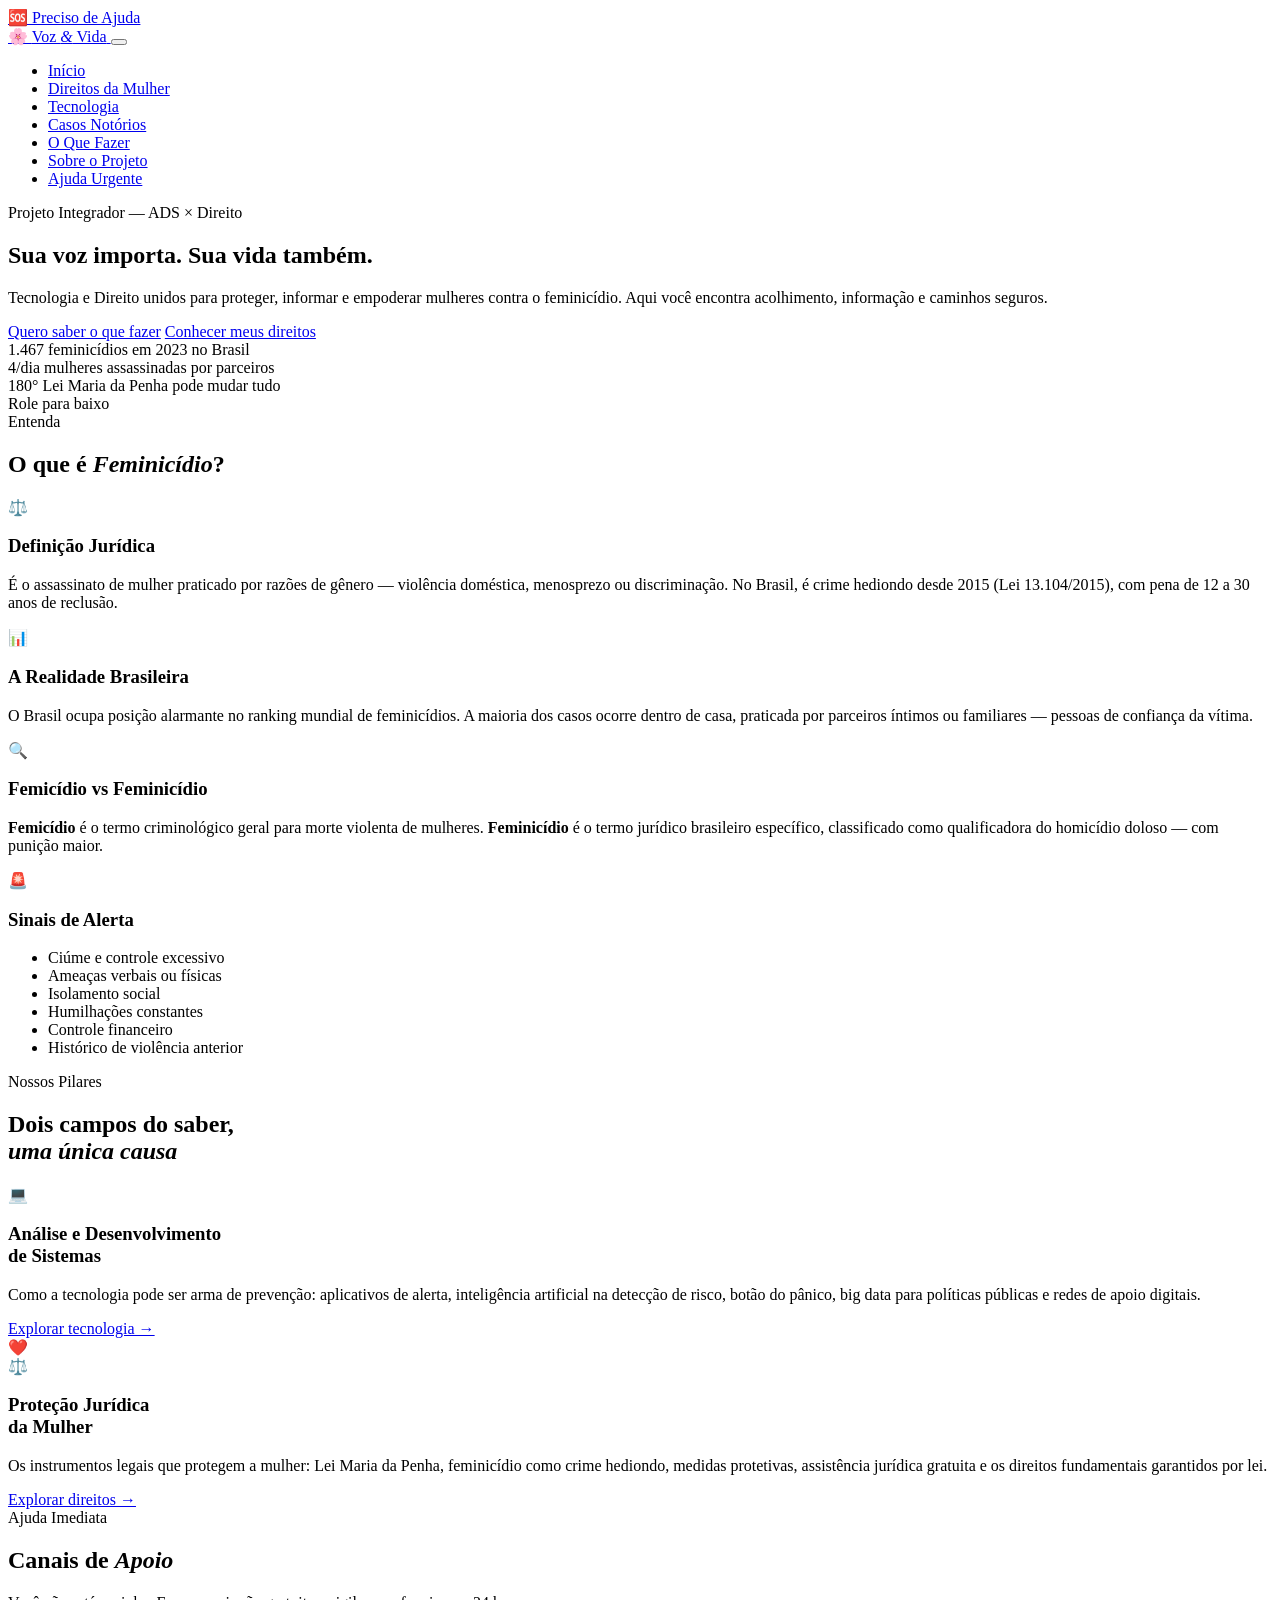
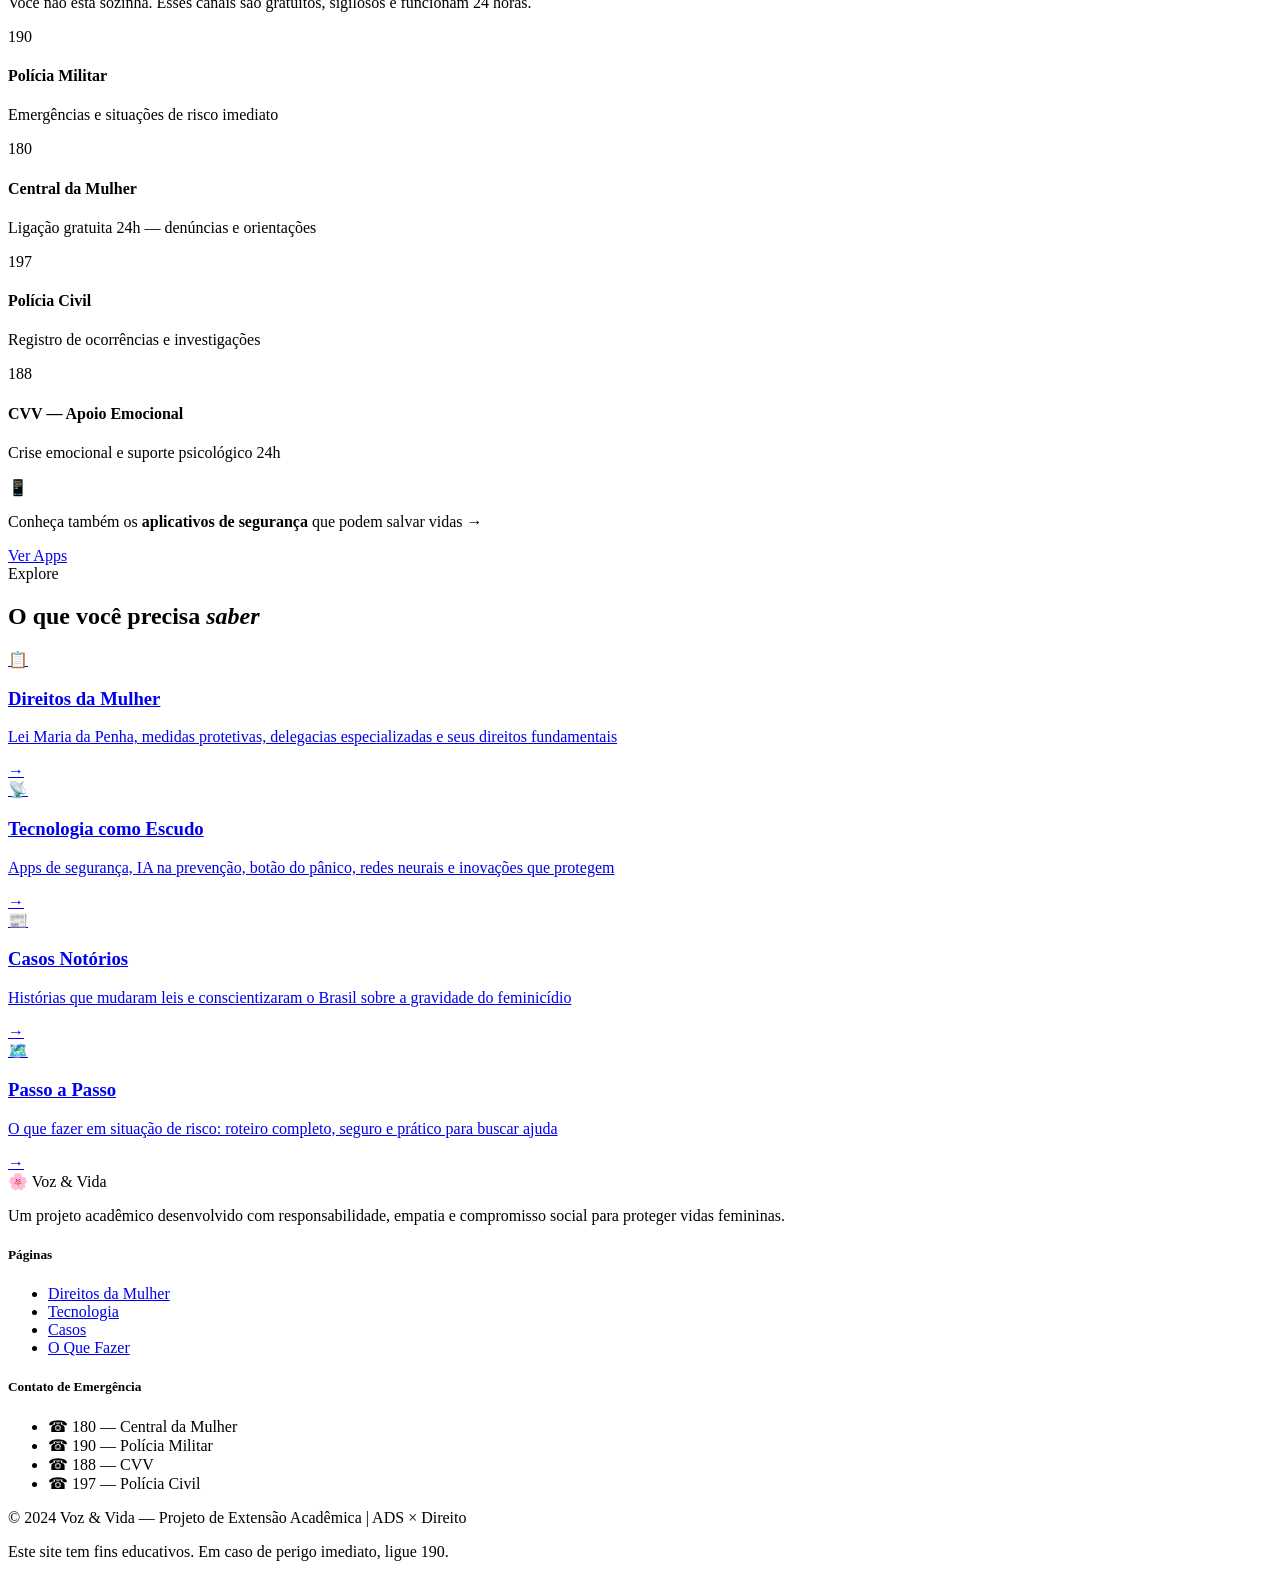
==== index.html @ ae89c6c9 "Add files via upload" ====
<!DOCTYPE html>
<html lang="pt-BR">
<head>
  <meta charset="UTF-8" />
  <meta name="viewport" content="width=device-width, initial-scale=1.0" />
  <title>Voz & Vida — Tecnologia e Direito Contra o Feminicídio</title>
  <link rel="stylesheet" href="css/style.css" />
  <link rel="preconnect" href="https://fonts.googleapis.com">
  <link href="https://fonts.googleapis.com/css2?family=Playfair+Display:ital,wght@0,400;0,700;1,400&family=DM+Sans:wght@300;400;500;600&display=swap" rel="stylesheet">
</head>
<body>

  <!-- BOTÃO SOS FLUTUANTE -->
  <a href="pages/socorro.html" class="sos-btn" title="Preciso de ajuda agora">
    <span class="sos-pulse"></span>
    <span class="sos-icon">🆘</span>
    <span class="sos-label">Preciso de Ajuda</span>
  </a>

  <!-- NAVBAR -->
  <nav class="navbar" id="navbar">
    <div class="nav-container">
      <a href="index.html" class="nav-logo">
        <span class="logo-icon">🌸</span>
        <span>Voz <em>&</em> Vida</span>
      </a>
      <button class="nav-toggle" id="navToggle" aria-label="Menu">
        <span></span><span></span><span></span>
      </button>
      <ul class="nav-links" id="navLinks">
        <li><a href="index.html" class="active">Início</a></li>
        <li><a href="pages/direitos.html">Direitos da Mulher</a></li>
        <li><a href="pages/tecnologia.html">Tecnologia</a></li>
        <li><a href="pages/casos.html">Casos Notórios</a></li>
        <li><a href="pages/passos.html">O Que Fazer</a></li>
        <li><a href="pages/sobre.html">Sobre o Projeto</a></li>
        <li><a href="pages/socorro.html" class="nav-sos">Ajuda Urgente</a></li>
      </ul>
    </div>
  </nav>

  <!-- HERO -->
  <section class="hero">
    <div class="hero-bg">
      <div class="hero-orb orb1"></div>
      <div class="hero-orb orb2"></div>
      <div class="hero-orb orb3"></div>
      <div class="hero-particles" id="particles"></div>
    </div>
    <div class="hero-content">
      <div class="hero-tag animate-fade-up">Projeto Integrador — ADS × Direito</div>
      <h1 class="hero-title animate-fade-up delay-1">
        <span class="title-line">Sua voz</span>
        <span class="title-line accent">importa.</span>
        <span class="title-line">Sua vida</span>
        <span class="title-line accent">também.</span>
      </h1>
      <p class="hero-desc animate-fade-up delay-2">
        Tecnologia e Direito unidos para proteger, informar e empoderar mulheres contra o feminicídio. Aqui você encontra acolhimento, informação e caminhos seguros.
      </p>
      <div class="hero-actions animate-fade-up delay-3">
        <a href="pages/passos.html" class="btn-primary">Quero saber o que fazer</a>
        <a href="pages/direitos.html" class="btn-secondary">Conhecer meus direitos</a>
      </div>
      <div class="hero-stat-row animate-fade-up delay-4">
        <div class="hero-stat">
          <span class="stat-num">1.467</span>
          <span class="stat-label">feminicídios em 2023 no Brasil</span>
        </div>
        <div class="stat-divider"></div>
        <div class="hero-stat">
          <span class="stat-num">4/dia</span>
          <span class="stat-label">mulheres assassinadas por parceiros</span>
        </div>
        <div class="stat-divider"></div>
        <div class="hero-stat">
          <span class="stat-num">180°</span>
          <span class="stat-label">Lei Maria da Penha pode mudar tudo</span>
        </div>
      </div>
    </div>
    <div class="hero-scroll-hint">
      <span>Role para baixo</span>
      <div class="scroll-arrow"></div>
    </div>
  </section>

  <!-- SEÇÃO: O QUE É FEMINICÍDIO -->
  <section class="section what-is" id="what-is">
    <div class="container">
      <div class="section-header">
        <span class="section-tag">Entenda</span>
        <h2 class="section-title">O que é <em>Feminicídio</em>?</h2>
      </div>
      <div class="what-grid">
        <div class="what-card card-rose">
          <div class="card-icon">⚖️</div>
          <h3>Definição Jurídica</h3>
          <p>É o assassinato de mulher praticado por razões de gênero — violência doméstica, menosprezo ou discriminação. No Brasil, é crime hediondo desde 2015 (Lei 13.104/2015), com pena de 12 a 30 anos de reclusão.</p>
        </div>
        <div class="what-card card-dark">
          <div class="card-icon">📊</div>
          <h3>A Realidade Brasileira</h3>
          <p>O Brasil ocupa posição alarmante no ranking mundial de feminicídios. A maioria dos casos ocorre dentro de casa, praticada por parceiros íntimos ou familiares — pessoas de confiança da vítima.</p>
        </div>
        <div class="what-card card-soft">
          <div class="card-icon">🔍</div>
          <h3>Femicídio vs Feminicídio</h3>
          <p><strong>Femicídio</strong> é o termo criminológico geral para morte violenta de mulheres. <strong>Feminicídio</strong> é o termo jurídico brasileiro específico, classificado como qualificadora do homicídio doloso — com punição maior.</p>
        </div>
        <div class="what-card card-highlight">
          <div class="card-icon">🚨</div>
          <h3>Sinais de Alerta</h3>
          <ul class="alert-list">
            <li>Ciúme e controle excessivo</li>
            <li>Ameaças verbais ou físicas</li>
            <li>Isolamento social</li>
            <li>Humilhações constantes</li>
            <li>Controle financeiro</li>
            <li>Histórico de violência anterior</li>
          </ul>
        </div>
      </div>
    </div>
  </section>

  <!-- SEÇÃO: PILARES DO PROJETO -->
  <section class="section pillars" id="pillars">
    <div class="container">
      <div class="section-header centered">
        <span class="section-tag">Nossos Pilares</span>
        <h2 class="section-title">Dois campos do saber,<br><em>uma única causa</em></h2>
      </div>
      <div class="pillars-grid">
        <div class="pillar pillar-tech">
          <div class="pillar-visual">
            <div class="pillar-icon-wrap">💻</div>
          </div>
          <h3>Análise e Desenvolvimento<br>de Sistemas</h3>
          <p>Como a tecnologia pode ser arma de prevenção: aplicativos de alerta, inteligência artificial na detecção de risco, botão do pânico, big data para políticas públicas e redes de apoio digitais.</p>
          <a href="pages/tecnologia.html" class="pillar-link">Explorar tecnologia →</a>
        </div>
        <div class="pillar-connector">
          <div class="connector-line"></div>
          <div class="connector-heart">❤️</div>
          <div class="connector-line"></div>
        </div>
        <div class="pillar pillar-law">
          <div class="pillar-visual">
            <div class="pillar-icon-wrap">⚖️</div>
          </div>
          <h3>Proteção Jurídica<br>da Mulher</h3>
          <p>Os instrumentos legais que protegem a mulher: Lei Maria da Penha, feminicídio como crime hediondo, medidas protetivas, assistência jurídica gratuita e os direitos fundamentais garantidos por lei.</p>
          <a href="pages/direitos.html" class="pillar-link">Explorar direitos →</a>
        </div>
      </div>
    </div>
  </section>

  <!-- SEÇÃO: CANAIS DE AJUDA -->
  <section class="section channels" id="channels">
    <div class="container">
      <div class="section-header centered">
        <span class="section-tag">Ajuda Imediata</span>
        <h2 class="section-title">Canais de <em>Apoio</em></h2>
        <p class="section-sub">Você não está sozinha. Esses canais são gratuitos, sigilosos e funcionam 24 horas.</p>
      </div>
      <div class="channels-grid">
        <div class="channel-card urgent">
          <div class="ch-num">190</div>
          <div class="ch-info">
            <h4>Polícia Militar</h4>
            <p>Emergências e situações de risco imediato</p>
          </div>
        </div>
        <div class="channel-card">
          <div class="ch-num">180</div>
          <div class="ch-info">
            <h4>Central da Mulher</h4>
            <p>Ligação gratuita 24h — denúncias e orientações</p>
          </div>
        </div>
        <div class="channel-card">
          <div class="ch-num">197</div>
          <div class="ch-info">
            <h4>Polícia Civil</h4>
            <p>Registro de ocorrências e investigações</p>
          </div>
        </div>
        <div class="channel-card">
          <div class="ch-num">188</div>
          <div class="ch-info">
            <h4>CVV — Apoio Emocional</h4>
            <p>Crise emocional e suporte psicológico 24h</p>
          </div>
        </div>
      </div>
      <div class="channel-app-hint">
        <span>📱</span>
        <p>Conheça também os <strong>aplicativos de segurança</strong> que podem salvar vidas →</p>
        <a href="pages/tecnologia.html#apps" class="btn-small">Ver Apps</a>
      </div>
    </div>
  </section>

  <!-- SEÇÃO: NAVEGAÇÃO RÁPIDA -->
  <section class="section quick-nav">
    <div class="container">
      <div class="section-header centered">
        <span class="section-tag">Explore</span>
        <h2 class="section-title">O que você precisa <em>saber</em></h2>
      </div>
      <div class="qnav-grid">
        <a href="pages/direitos.html" class="qnav-card">
          <div class="qnav-icon">📋</div>
          <h3>Direitos da Mulher</h3>
          <p>Lei Maria da Penha, medidas protetivas, delegacias especializadas e seus direitos fundamentais</p>
          <span class="qnav-arrow">→</span>
        </a>
        <a href="pages/tecnologia.html" class="qnav-card">
          <div class="qnav-icon">📡</div>
          <h3>Tecnologia como Escudo</h3>
          <p>Apps de segurança, IA na prevenção, botão do pânico, redes neurais e inovações que protegem</p>
          <span class="qnav-arrow">→</span>
        </a>
        <a href="pages/casos.html" class="qnav-card">
          <div class="qnav-icon">📰</div>
          <h3>Casos Notórios</h3>
          <p>Histórias que mudaram leis e conscientizaram o Brasil sobre a gravidade do feminicídio</p>
          <span class="qnav-arrow">→</span>
        </a>
        <a href="pages/passos.html" class="qnav-card">
          <div class="qnav-icon">🗺️</div>
          <h3>Passo a Passo</h3>
          <p>O que fazer em situação de risco: roteiro completo, seguro e prático para buscar ajuda</p>
          <span class="qnav-arrow">→</span>
        </a>
      </div>
    </div>
  </section>

  <!-- FOOTER -->
  <footer class="footer">
    <div class="container">
      <div class="footer-top">
        <div class="footer-brand">
          <div class="footer-logo">🌸 Voz & Vida</div>
          <p>Um projeto acadêmico desenvolvido com responsabilidade, empatia e compromisso social para proteger vidas femininas.</p>
        </div>
        <div class="footer-links-col">
          <h5>Páginas</h5>
          <ul>
            <li><a href="pages/direitos.html">Direitos da Mulher</a></li>
            <li><a href="pages/tecnologia.html">Tecnologia</a></li>
            <li><a href="pages/casos.html">Casos</a></li>
            <li><a href="pages/passos.html">O Que Fazer</a></li>
          </ul>
        </div>
        <div class="footer-links-col">
          <h5>Contato de Emergência</h5>
          <ul>
            <li>☎ 180 — Central da Mulher</li>
            <li>☎ 190 — Polícia Militar</li>
            <li>☎ 188 — CVV</li>
            <li>☎ 197 — Polícia Civil</li>
          </ul>
        </div>
      </div>
      <div class="footer-bottom">
        <p>© 2024 Voz & Vida — Projeto de Extensão Acadêmica | ADS × Direito</p>
        <p class="footer-disclaimer">Este site tem fins educativos. Em caso de perigo imediato, ligue 190.</p>
      </div>
    </div>
  </footer>

  <script src="js/main.js"></script>
</body>
</html>
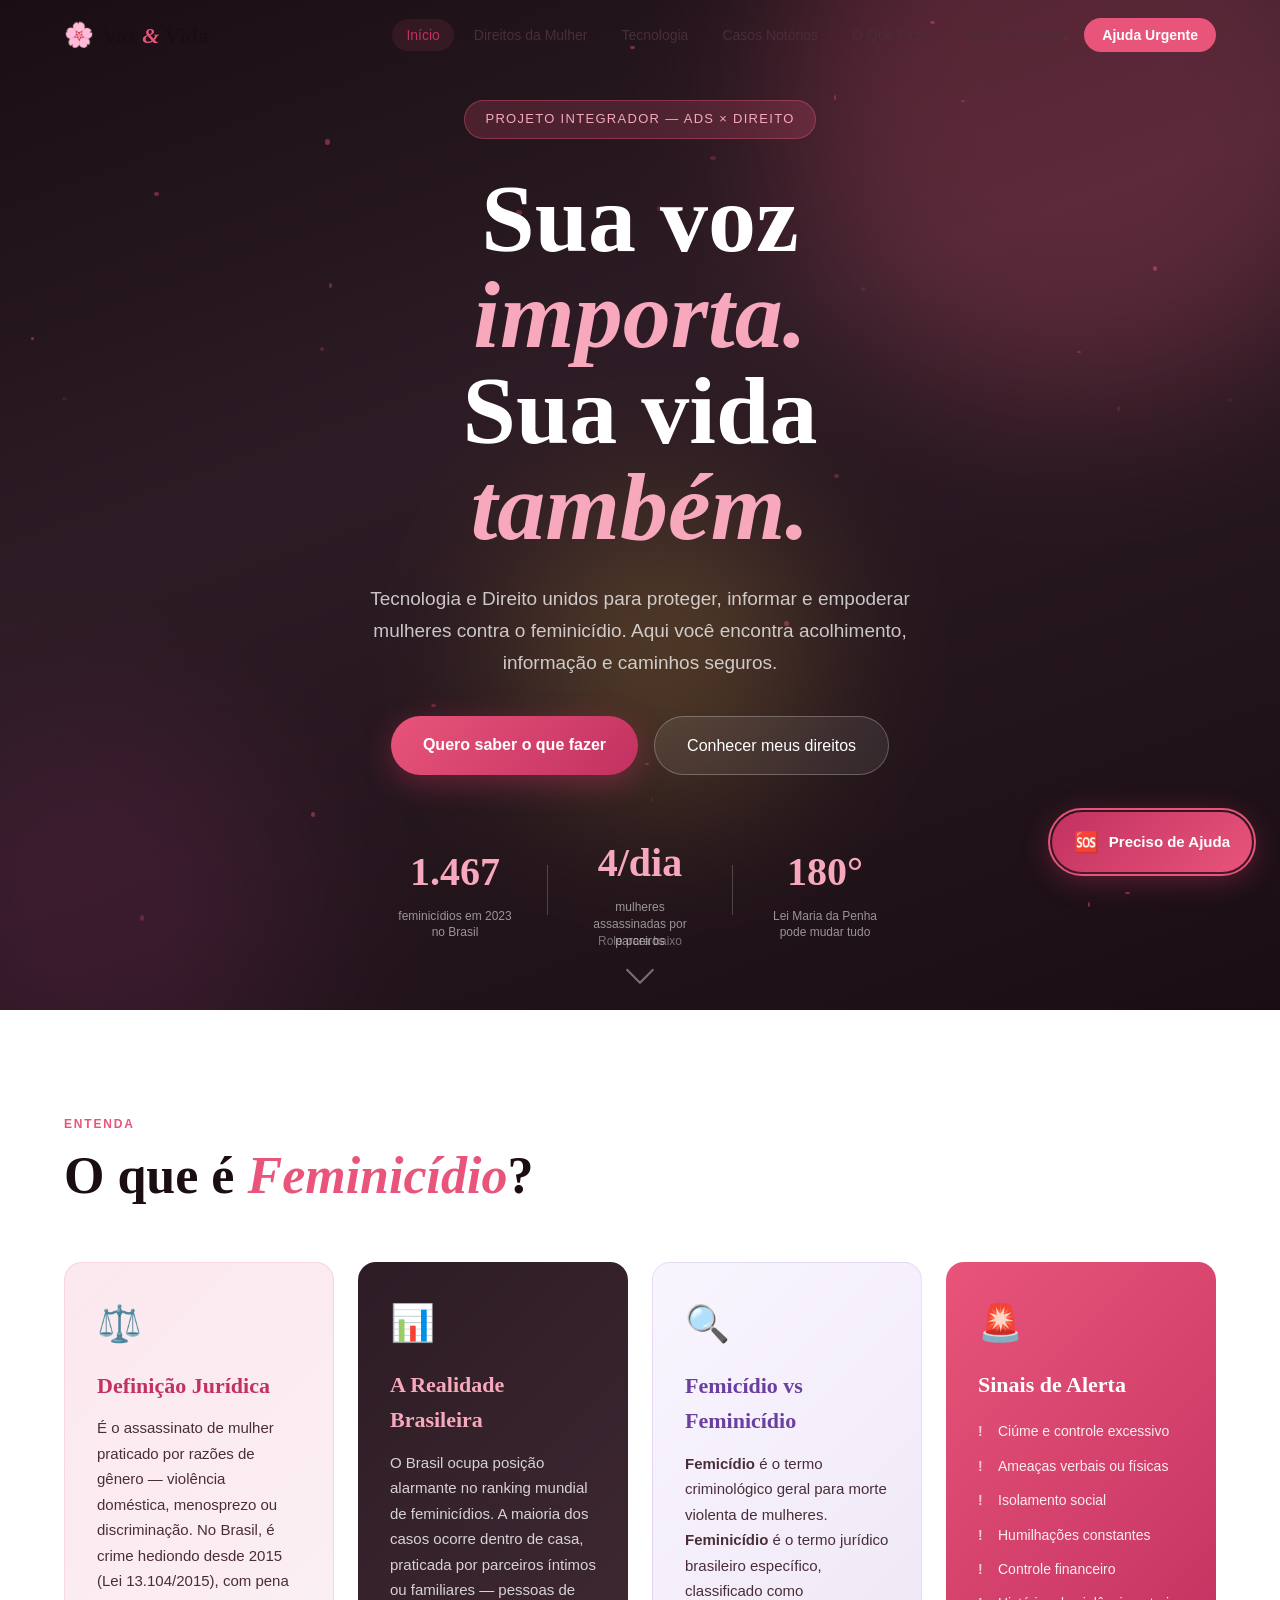
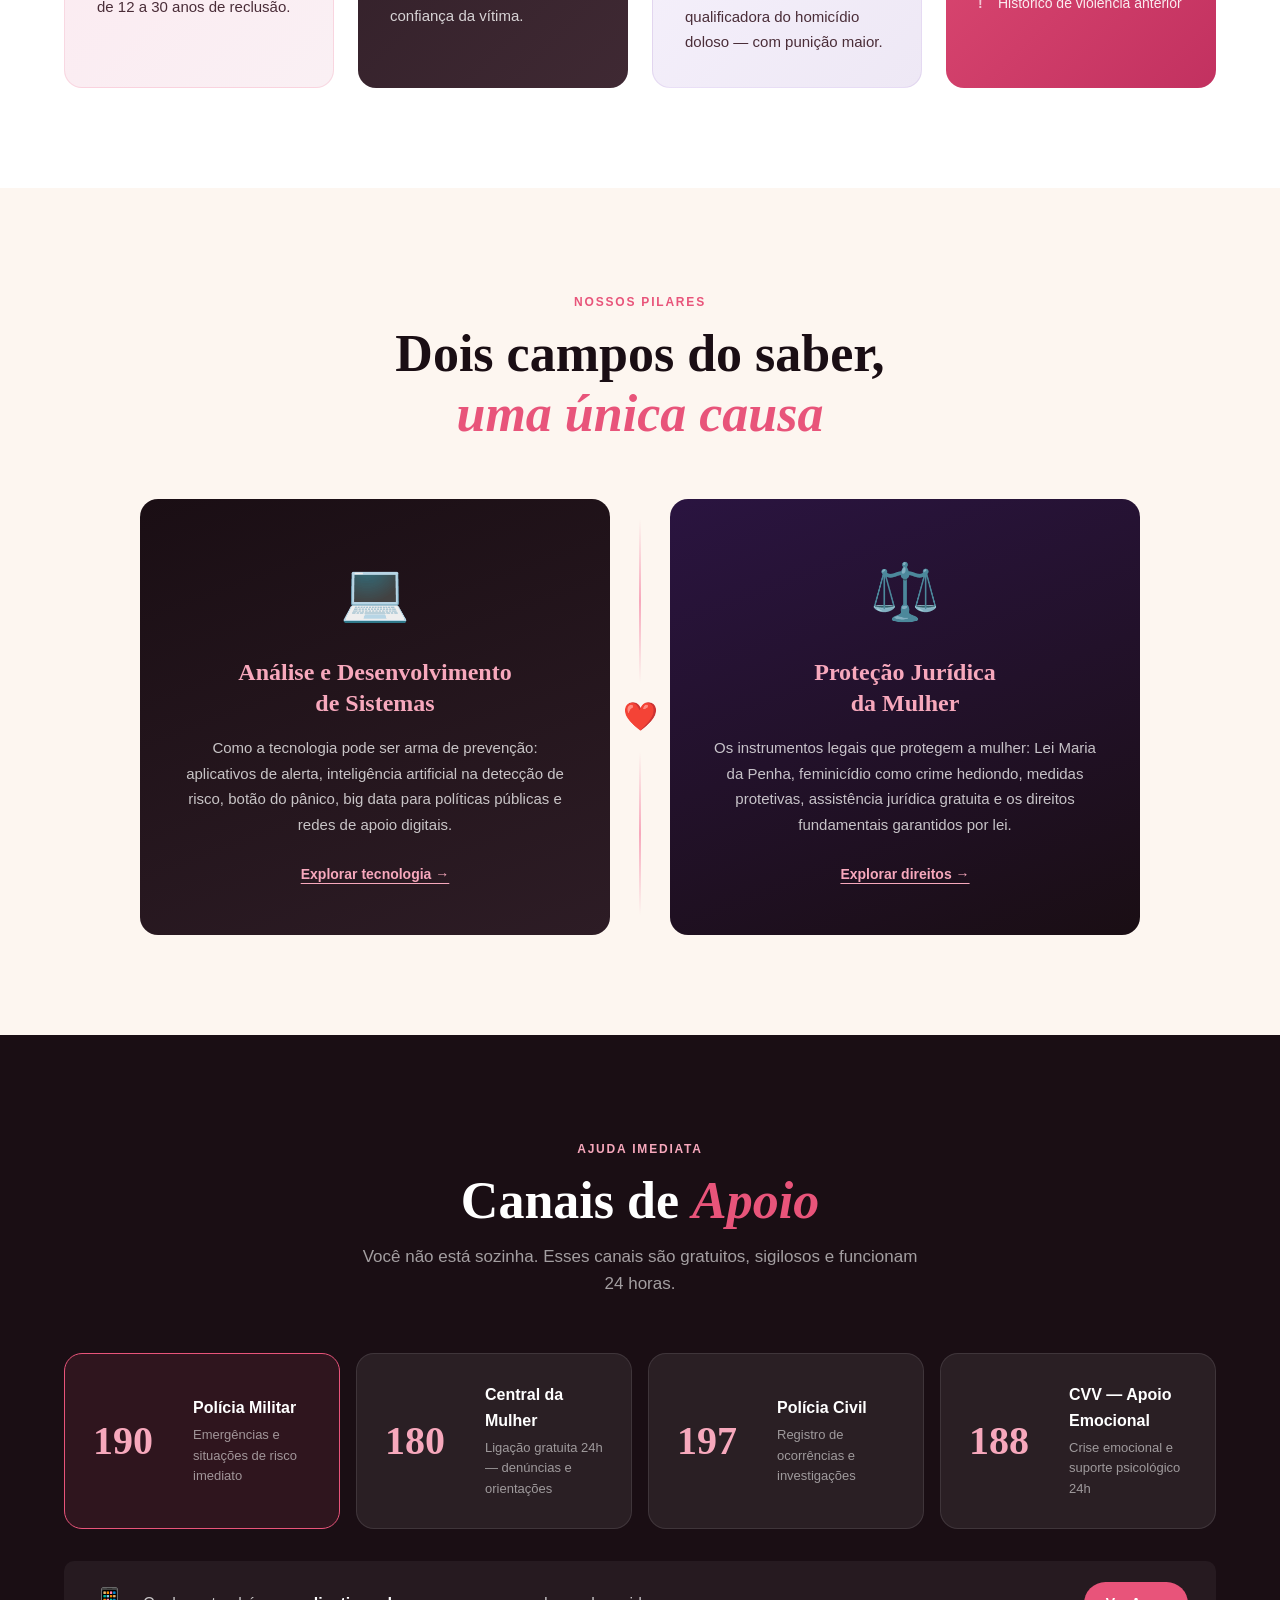
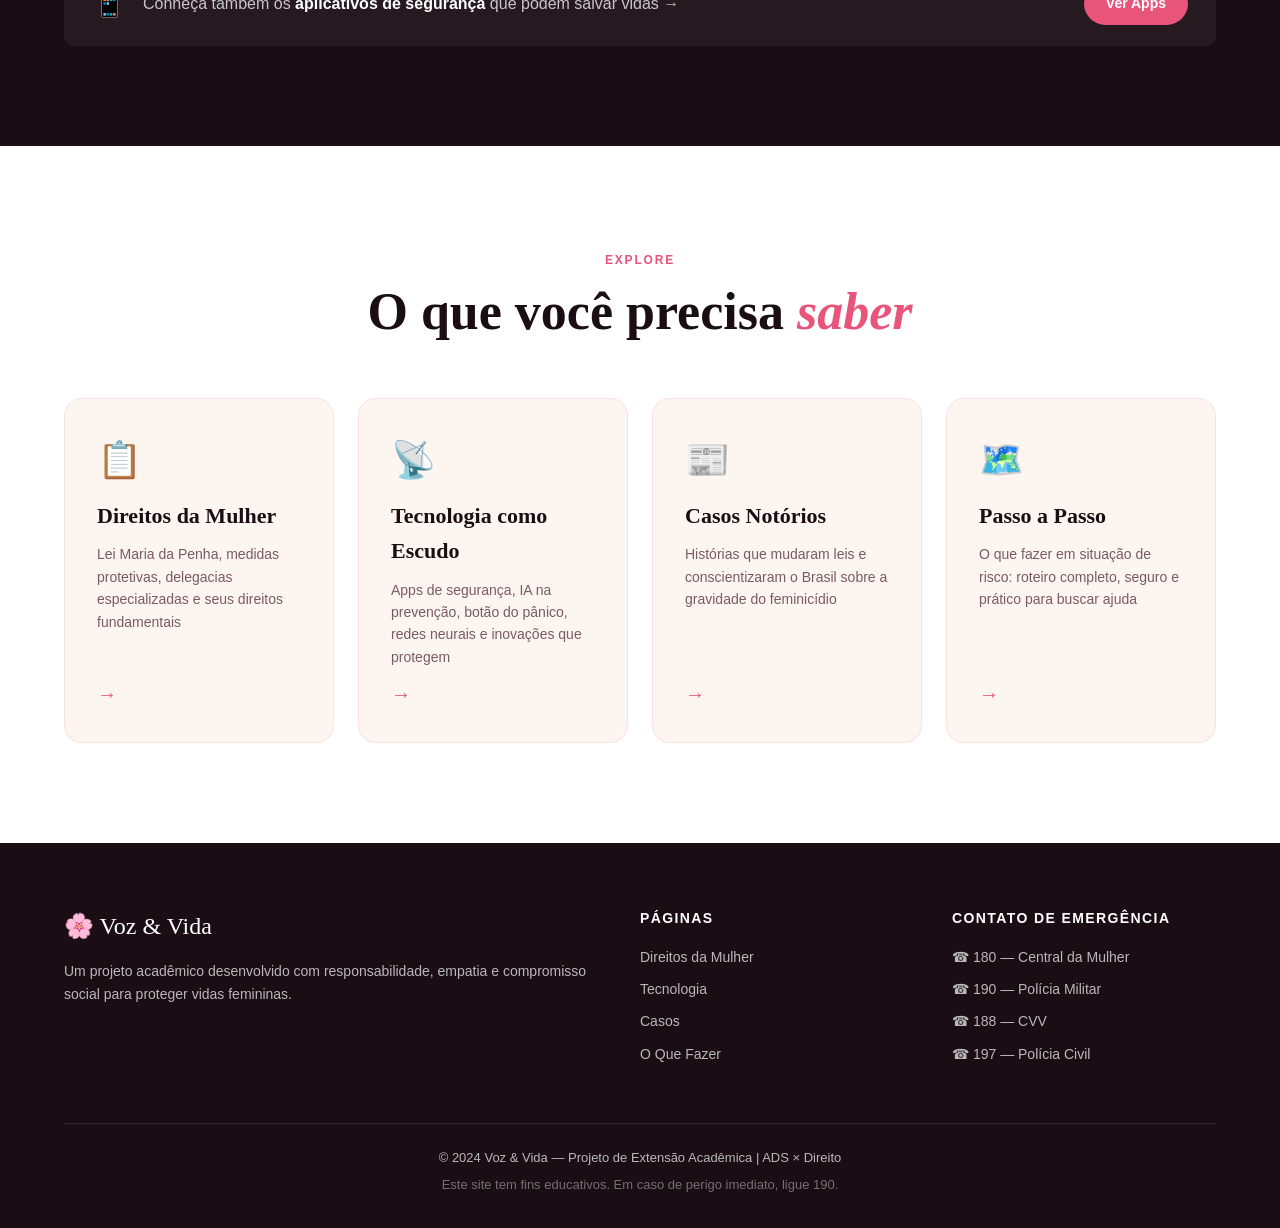
==== commit 39e723c1: "Add files via upload" ====
--- a/index.html
+++ b/index.html
@@ -4,14 +4,14 @@
   <meta charset="UTF-8" />
   <meta name="viewport" content="width=device-width, initial-scale=1.0" />
   <title>Voz & Vida — Tecnologia e Direito Contra o Feminicídio</title>
-  <link rel="stylesheet" href="css/style.css" />
+  <link rel="stylesheet" href="style.css" />
   <link rel="preconnect" href="https://fonts.googleapis.com">
   <link href="https://fonts.googleapis.com/css2?family=Playfair+Display:ital,wght@0,400;0,700;1,400&family=DM+Sans:wght@300;400;500;600&display=swap" rel="stylesheet">
 </head>
 <body>
 
   <!-- BOTÃO SOS FLUTUANTE -->
-  <a href="pages/socorro.html" class="sos-btn" title="Preciso de ajuda agora">
+  <a href="socorro.html" class="sos-btn" title="Preciso de ajuda agora">
     <span class="sos-pulse"></span>
     <span class="sos-icon">🆘</span>
     <span class="sos-label">Preciso de Ajuda</span>
@@ -29,12 +29,12 @@
       </button>
       <ul class="nav-links" id="navLinks">
         <li><a href="index.html" class="active">Início</a></li>
-        <li><a href="pages/direitos.html">Direitos da Mulher</a></li>
-        <li><a href="pages/tecnologia.html">Tecnologia</a></li>
-        <li><a href="pages/casos.html">Casos Notórios</a></li>
-        <li><a href="pages/passos.html">O Que Fazer</a></li>
-        <li><a href="pages/sobre.html">Sobre o Projeto</a></li>
-        <li><a href="pages/socorro.html" class="nav-sos">Ajuda Urgente</a></li>
+        <li><a href="direitos.html">Direitos da Mulher</a></li>
+        <li><a href="tecnologia.html">Tecnologia</a></li>
+        <li><a href="casos.html">Casos Notórios</a></li>
+        <li><a href="passos.html">O Que Fazer</a></li>
+        <li><a href="sobre.html">Sobre o Projeto</a></li>
+        <li><a href="socorro.html" class="nav-sos">Ajuda Urgente</a></li>
       </ul>
     </div>
   </nav>
@@ -59,8 +59,8 @@
         Tecnologia e Direito unidos para proteger, informar e empoderar mulheres contra o feminicídio. Aqui você encontra acolhimento, informação e caminhos seguros.
       </p>
       <div class="hero-actions animate-fade-up delay-3">
-        <a href="pages/passos.html" class="btn-primary">Quero saber o que fazer</a>
-        <a href="pages/direitos.html" class="btn-secondary">Conhecer meus direitos</a>
+        <a href="passos.html" class="btn-primary">Quero saber o que fazer</a>
+        <a href="direitos.html" class="btn-secondary">Conhecer meus direitos</a>
       </div>
       <div class="hero-stat-row animate-fade-up delay-4">
         <div class="hero-stat">
@@ -138,7 +138,7 @@
           </div>
           <h3>Análise e Desenvolvimento<br>de Sistemas</h3>
           <p>Como a tecnologia pode ser arma de prevenção: aplicativos de alerta, inteligência artificial na detecção de risco, botão do pânico, big data para políticas públicas e redes de apoio digitais.</p>
-          <a href="pages/tecnologia.html" class="pillar-link">Explorar tecnologia →</a>
+          <a href="tecnologia.html" class="pillar-link">Explorar tecnologia →</a>
         </div>
         <div class="pillar-connector">
           <div class="connector-line"></div>
@@ -151,7 +151,7 @@
           </div>
           <h3>Proteção Jurídica<br>da Mulher</h3>
           <p>Os instrumentos legais que protegem a mulher: Lei Maria da Penha, feminicídio como crime hediondo, medidas protetivas, assistência jurídica gratuita e os direitos fundamentais garantidos por lei.</p>
-          <a href="pages/direitos.html" class="pillar-link">Explorar direitos →</a>
+          <a href="direitos.html" class="pillar-link">Explorar direitos →</a>
         </div>
       </div>
     </div>
@@ -198,7 +198,7 @@
       <div class="channel-app-hint">
         <span>📱</span>
         <p>Conheça também os <strong>aplicativos de segurança</strong> que podem salvar vidas →</p>
-        <a href="pages/tecnologia.html#apps" class="btn-small">Ver Apps</a>
+        <a href="tecnologia.html#apps" class="btn-small">Ver Apps</a>
       </div>
     </div>
   </section>
@@ -211,25 +211,25 @@
         <h2 class="section-title">O que você precisa <em>saber</em></h2>
       </div>
       <div class="qnav-grid">
-        <a href="pages/direitos.html" class="qnav-card">
+        <a href="direitos.html" class="qnav-card">
           <div class="qnav-icon">📋</div>
           <h3>Direitos da Mulher</h3>
           <p>Lei Maria da Penha, medidas protetivas, delegacias especializadas e seus direitos fundamentais</p>
           <span class="qnav-arrow">→</span>
         </a>
-        <a href="pages/tecnologia.html" class="qnav-card">
+        <a href="tecnologia.html" class="qnav-card">
           <div class="qnav-icon">📡</div>
           <h3>Tecnologia como Escudo</h3>
           <p>Apps de segurança, IA na prevenção, botão do pânico, redes neurais e inovações que protegem</p>
           <span class="qnav-arrow">→</span>
         </a>
-        <a href="pages/casos.html" class="qnav-card">
+        <a href="casos.html" class="qnav-card">
           <div class="qnav-icon">📰</div>
           <h3>Casos Notórios</h3>
           <p>Histórias que mudaram leis e conscientizaram o Brasil sobre a gravidade do feminicídio</p>
           <span class="qnav-arrow">→</span>
         </a>
-        <a href="pages/passos.html" class="qnav-card">
+        <a href="passos.html" class="qnav-card">
           <div class="qnav-icon">🗺️</div>
           <h3>Passo a Passo</h3>
           <p>O que fazer em situação de risco: roteiro completo, seguro e prático para buscar ajuda</p>
@@ -250,10 +250,10 @@
         <div class="footer-links-col">
           <h5>Páginas</h5>
           <ul>
-            <li><a href="pages/direitos.html">Direitos da Mulher</a></li>
-            <li><a href="pages/tecnologia.html">Tecnologia</a></li>
-            <li><a href="pages/casos.html">Casos</a></li>
-            <li><a href="pages/passos.html">O Que Fazer</a></li>
+            <li><a href="direitos.html">Direitos da Mulher</a></li>
+            <li><a href="tecnologia.html">Tecnologia</a></li>
+            <li><a href="casos.html">Casos</a></li>
+            <li><a href="passos.html">O Que Fazer</a></li>
           </ul>
         </div>
         <div class="footer-links-col">
@@ -273,6 +273,6 @@
     </div>
   </footer>
 
-  <script src="js/main.js"></script>
+  <script src="main.js"></script>
 </body>
 </html>
--- a/style.css
+++ b/style.css
@@ -0,0 +1,653 @@
+/* ===== RESET & ROOT ===== */
+*, *::before, *::after { box-sizing: border-box; margin: 0; padding: 0; }
+
+:root {
+  --rose: #e8547a;
+  --rose-light: #f7a8bc;
+  --rose-dark: #c23160;
+  --cream: #fdf6f0;
+  --dark: #1a0e14;
+  --dark-2: #2d1c25;
+  --dark-3: #3f2933;
+  --text: #4a2d38;
+  --text-light: #7a5a66;
+  --white: #ffffff;
+  --gold: #d4a843;
+  --green: #4caf80;
+  --shadow: 0 8px 40px rgba(200,50,90,0.13);
+  --shadow-lg: 0 20px 60px rgba(200,50,90,0.2);
+  --radius: 18px;
+  --radius-sm: 10px;
+  --font-display: 'Playfair Display', Georgia, serif;
+  --font-body: 'DM Sans', sans-serif;
+  --transition: all 0.35s cubic-bezier(0.4,0,0.2,1);
+}
+
+html { scroll-behavior: smooth; }
+
+body {
+  font-family: var(--font-body);
+  background: var(--cream);
+  color: var(--text);
+  overflow-x: hidden;
+  line-height: 1.6;
+}
+
+a { text-decoration: none; color: inherit; }
+ul { list-style: none; }
+img { max-width: 100%; }
+
+.container {
+  max-width: 1200px;
+  margin: 0 auto;
+  padding: 0 24px;
+}
+
+/* ===== SOS BUTTON ===== */
+.sos-btn {
+  position: fixed;
+  bottom: 28px;
+  right: 28px;
+  z-index: 9999;
+  background: linear-gradient(135deg, var(--rose-dark), var(--rose));
+  color: white;
+  border-radius: 50px;
+  padding: 14px 22px;
+  display: flex;
+  align-items: center;
+  gap: 10px;
+  font-family: var(--font-body);
+  font-weight: 600;
+  font-size: 15px;
+  box-shadow: 0 6px 30px rgba(194,49,96,0.45);
+  transition: var(--transition);
+}
+.sos-btn:hover { transform: scale(1.06) translateY(-2px); box-shadow: 0 12px 40px rgba(194,49,96,0.55); }
+.sos-pulse {
+  position: absolute;
+  inset: -4px;
+  border-radius: 50px;
+  border: 2px solid var(--rose);
+  animation: pulse-ring 2s ease infinite;
+}
+@keyframes pulse-ring {
+  0% { opacity: 0.8; transform: scale(1); }
+  100% { opacity: 0; transform: scale(1.3); }
+}
+.sos-icon { font-size: 20px; }
+
+/* ===== NAVBAR ===== */
+.navbar {
+  position: fixed;
+  top: 0; left: 0; right: 0;
+  z-index: 1000;
+  padding: 16px 0;
+  transition: var(--transition);
+  background: transparent;
+}
+.navbar.scrolled {
+  background: rgba(253,246,240,0.95);
+  backdrop-filter: blur(12px);
+  box-shadow: 0 2px 30px rgba(200,50,90,0.1);
+  padding: 10px 0;
+}
+.nav-container {
+  max-width: 1200px;
+  margin: 0 auto;
+  padding: 0 24px;
+  display: flex;
+  align-items: center;
+  justify-content: space-between;
+}
+.nav-logo {
+  font-family: var(--font-display);
+  font-size: 22px;
+  font-weight: 700;
+  color: var(--dark);
+  display: flex;
+  align-items: center;
+  gap: 8px;
+}
+.nav-logo em { font-style: italic; color: var(--rose); }
+.logo-icon { font-size: 24px; }
+.nav-links {
+  display: flex;
+  align-items: center;
+  gap: 6px;
+  flex-wrap: wrap;
+}
+.nav-links a {
+  font-size: 14px;
+  font-weight: 500;
+  color: var(--text);
+  padding: 8px 14px;
+  border-radius: 30px;
+  transition: var(--transition);
+}
+.nav-links a:hover, .nav-links a.active {
+  background: rgba(232,84,122,0.1);
+  color: var(--rose-dark);
+}
+.nav-sos {
+  background: var(--rose) !important;
+  color: white !important;
+  padding: 9px 18px !important;
+  border-radius: 30px !important;
+  font-weight: 600 !important;
+}
+.nav-sos:hover { background: var(--rose-dark) !important; }
+.nav-toggle {
+  display: none;
+  flex-direction: column;
+  gap: 5px;
+  cursor: pointer;
+  background: none;
+  border: none;
+  padding: 8px;
+}
+.nav-toggle span {
+  display: block;
+  width: 26px;
+  height: 2px;
+  background: var(--dark);
+  border-radius: 2px;
+  transition: var(--transition);
+}
+
+/* ===== HERO ===== */
+.hero {
+  min-height: 100vh;
+  display: flex;
+  align-items: center;
+  position: relative;
+  overflow: hidden;
+  background: linear-gradient(160deg, #1a0e14 0%, #2d1c25 40%, #1a0e14 100%);
+  padding: 100px 24px 60px;
+}
+.hero-bg {
+  position: absolute;
+  inset: 0;
+  pointer-events: none;
+}
+.hero-orb {
+  position: absolute;
+  border-radius: 50%;
+  filter: blur(80px);
+  opacity: 0.25;
+}
+.orb1 {
+  width: 600px; height: 600px;
+  background: var(--rose);
+  top: -200px; right: -100px;
+  animation: float 8s ease-in-out infinite;
+}
+.orb2 {
+  width: 400px; height: 400px;
+  background: #7b2d5e;
+  bottom: -100px; left: -100px;
+  animation: float 10s ease-in-out infinite reverse;
+}
+.orb3 {
+  width: 300px; height: 300px;
+  background: var(--gold);
+  top: 50%; left: 40%;
+  animation: float 12s ease-in-out infinite 2s;
+}
+@keyframes float {
+  0%, 100% { transform: translate(0, 0) scale(1); }
+  33% { transform: translate(30px, -20px) scale(1.05); }
+  66% { transform: translate(-15px, 15px) scale(0.97); }
+}
+.hero-content {
+  max-width: 780px;
+  margin: 0 auto;
+  text-align: center;
+  position: relative;
+  z-index: 2;
+}
+.hero-tag {
+  display: inline-block;
+  background: rgba(232,84,122,0.2);
+  border: 1px solid rgba(232,84,122,0.4);
+  color: var(--rose-light);
+  font-size: 13px;
+  font-weight: 500;
+  letter-spacing: 0.1em;
+  text-transform: uppercase;
+  padding: 8px 20px;
+  border-radius: 30px;
+  margin-bottom: 32px;
+}
+.hero-title {
+  font-family: var(--font-display);
+  font-size: clamp(52px, 9vw, 96px);
+  line-height: 1.0;
+  color: var(--white);
+  margin-bottom: 28px;
+}
+.title-line { display: block; }
+.title-line.accent { color: var(--rose-light); font-style: italic; }
+.hero-desc {
+  font-size: clamp(16px, 2vw, 19px);
+  color: rgba(255,255,255,0.75);
+  max-width: 600px;
+  margin: 0 auto 36px;
+  line-height: 1.7;
+}
+.hero-actions {
+  display: flex;
+  gap: 16px;
+  justify-content: center;
+  flex-wrap: wrap;
+  margin-bottom: 56px;
+}
+.btn-primary {
+  background: linear-gradient(135deg, var(--rose), var(--rose-dark));
+  color: white;
+  padding: 16px 32px;
+  border-radius: 50px;
+  font-weight: 600;
+  font-size: 16px;
+  font-family: var(--font-body);
+  transition: var(--transition);
+  box-shadow: 0 8px 30px rgba(194,49,96,0.4);
+}
+.btn-primary:hover { transform: translateY(-3px); box-shadow: 0 14px 40px rgba(194,49,96,0.5); }
+.btn-secondary {
+  background: rgba(255,255,255,0.08);
+  border: 1px solid rgba(255,255,255,0.25);
+  color: white;
+  padding: 16px 32px;
+  border-radius: 50px;
+  font-weight: 500;
+  font-size: 16px;
+  transition: var(--transition);
+}
+.btn-secondary:hover { background: rgba(255,255,255,0.15); transform: translateY(-3px); }
+.hero-stat-row {
+  display: flex;
+  align-items: center;
+  justify-content: center;
+  gap: 32px;
+  flex-wrap: wrap;
+}
+.hero-stat { text-align: center; }
+.stat-num {
+  display: block;
+  font-family: var(--font-display);
+  font-size: clamp(28px, 4vw, 40px);
+  color: var(--rose-light);
+  font-weight: 700;
+}
+.stat-label {
+  display: block;
+  font-size: 12px;
+  color: rgba(255,255,255,0.55);
+  max-width: 120px;
+  line-height: 1.4;
+  margin-top: 4px;
+}
+.stat-divider {
+  width: 1px;
+  height: 50px;
+  background: rgba(255,255,255,0.2);
+}
+.hero-scroll-hint {
+  position: absolute;
+  bottom: 30px;
+  left: 50%;
+  transform: translateX(-50%);
+  display: flex;
+  flex-direction: column;
+  align-items: center;
+  gap: 8px;
+  color: rgba(255,255,255,0.4);
+  font-size: 12px;
+}
+.scroll-arrow {
+  width: 20px; height: 20px;
+  border-right: 2px solid rgba(255,255,255,0.4);
+  border-bottom: 2px solid rgba(255,255,255,0.4);
+  transform: rotate(45deg);
+  animation: bounce 1.5s ease infinite;
+}
+@keyframes bounce {
+  0%, 100% { transform: rotate(45deg) translateY(0); }
+  50% { transform: rotate(45deg) translateY(6px); }
+}
+
+/* ===== SECTIONS ===== */
+.section { padding: 100px 0; }
+.section-header { margin-bottom: 56px; }
+.section-header.centered { text-align: center; }
+.section-tag {
+  display: inline-block;
+  font-size: 12px;
+  font-weight: 600;
+  letter-spacing: 0.15em;
+  text-transform: uppercase;
+  color: var(--rose);
+  margin-bottom: 12px;
+}
+.section-title {
+  font-family: var(--font-display);
+  font-size: clamp(32px, 5vw, 52px);
+  line-height: 1.15;
+  color: var(--dark);
+}
+.section-title em { color: var(--rose); font-style: italic; }
+.section-sub {
+  font-size: 17px;
+  color: var(--text-light);
+  margin-top: 12px;
+  max-width: 560px;
+  margin-left: auto;
+  margin-right: auto;
+}
+
+/* ===== WHAT IS ===== */
+.what-is { background: var(--white); }
+.what-grid {
+  display: grid;
+  grid-template-columns: repeat(auto-fit, minmax(260px, 1fr));
+  gap: 24px;
+}
+.what-card {
+  padding: 32px;
+  border-radius: var(--radius);
+  transition: var(--transition);
+}
+.what-card:hover { transform: translateY(-6px); box-shadow: var(--shadow-lg); }
+.card-icon { font-size: 36px; margin-bottom: 16px; }
+.what-card h3 {
+  font-family: var(--font-display);
+  font-size: 22px;
+  margin-bottom: 12px;
+}
+.what-card p { font-size: 15px; line-height: 1.7; }
+.card-rose { background: linear-gradient(135deg, #fce8ef, #faf0f4); border: 1px solid rgba(232,84,122,0.15); }
+.card-rose h3 { color: var(--rose-dark); }
+.card-dark { background: linear-gradient(135deg, var(--dark-2), var(--dark-3)); color: var(--white); }
+.card-dark h3 { color: var(--rose-light); }
+.card-dark p { color: rgba(255,255,255,0.8); }
+.card-soft { background: linear-gradient(135deg, #f9f5ff, #eee8f5); border: 1px solid rgba(150,100,200,0.15); }
+.card-soft h3 { color: #6b3fa0; }
+.card-highlight { background: linear-gradient(135deg, var(--rose), var(--rose-dark)); color: white; }
+.card-highlight h3 { color: white; }
+.alert-list { margin-top: 8px; }
+.alert-list li {
+  padding: 6px 0;
+  padding-left: 20px;
+  position: relative;
+  font-size: 14px;
+  color: rgba(255,255,255,0.9);
+}
+.alert-list li::before {
+  content: '!';
+  position: absolute;
+  left: 0;
+  font-weight: 700;
+  color: rgba(255,255,255,0.7);
+}
+
+/* ===== PILLARS ===== */
+.pillars { background: var(--cream); }
+.pillars-grid {
+  display: flex;
+  align-items: stretch;
+  gap: 0;
+  max-width: 1000px;
+  margin: 0 auto;
+}
+.pillar {
+  flex: 1;
+  padding: 48px 40px;
+  border-radius: var(--radius);
+  text-align: center;
+  transition: var(--transition);
+}
+.pillar:hover { transform: translateY(-8px); box-shadow: var(--shadow-lg); }
+.pillar-tech { background: linear-gradient(160deg, var(--dark), var(--dark-2)); color: white; }
+.pillar-law { background: linear-gradient(160deg, #2a1440, #1a0e14); color: white; }
+.pillar-icon-wrap {
+  font-size: 56px;
+  margin-bottom: 20px;
+  display: block;
+}
+.pillar h3 {
+  font-family: var(--font-display);
+  font-size: 24px;
+  color: var(--rose-light);
+  margin-bottom: 16px;
+  line-height: 1.3;
+}
+.pillar p { font-size: 15px; color: rgba(255,255,255,0.75); line-height: 1.7; margin-bottom: 24px; }
+.pillar-link { color: var(--rose-light); font-weight: 600; font-size: 14px; text-decoration: underline; text-underline-offset: 4px; }
+.pillar-connector {
+  display: flex;
+  flex-direction: column;
+  align-items: center;
+  justify-content: center;
+  padding: 20px;
+  width: 60px;
+  flex-shrink: 0;
+}
+.connector-line { flex: 1; width: 2px; background: linear-gradient(to bottom, transparent, var(--rose-light), transparent); }
+.connector-heart { font-size: 28px; margin: 12px 0; }
+
+/* ===== CHANNELS ===== */
+.channels { background: var(--dark); }
+.channels .section-tag { color: var(--rose-light); }
+.channels .section-title { color: white; }
+.channels .section-sub { color: rgba(255,255,255,0.6); }
+.channels-grid {
+  display: grid;
+  grid-template-columns: repeat(auto-fit, minmax(240px, 1fr));
+  gap: 16px;
+  margin-bottom: 32px;
+}
+.channel-card {
+  background: rgba(255,255,255,0.07);
+  border: 1px solid rgba(255,255,255,0.1);
+  border-radius: var(--radius);
+  padding: 28px;
+  display: flex;
+  align-items: center;
+  gap: 20px;
+  transition: var(--transition);
+}
+.channel-card:hover { background: rgba(232,84,122,0.15); border-color: var(--rose); transform: translateY(-4px); }
+.channel-card.urgent { border-color: var(--rose); background: rgba(232,84,122,0.1); }
+.ch-num {
+  font-family: var(--font-display);
+  font-size: 40px;
+  font-weight: 700;
+  color: var(--rose-light);
+  line-height: 1;
+  min-width: 80px;
+}
+.ch-info h4 { font-size: 16px; font-weight: 600; color: white; margin-bottom: 4px; }
+.ch-info p { font-size: 13px; color: rgba(255,255,255,0.55); }
+.channel-app-hint {
+  background: rgba(255,255,255,0.05);
+  border-radius: var(--radius-sm);
+  padding: 20px 28px;
+  display: flex;
+  align-items: center;
+  gap: 16px;
+  flex-wrap: wrap;
+}
+.channel-app-hint span { font-size: 28px; }
+.channel-app-hint p { color: rgba(255,255,255,0.75); flex: 1; }
+.channel-app-hint strong { color: white; }
+.btn-small {
+  background: var(--rose);
+  color: white;
+  padding: 10px 22px;
+  border-radius: 30px;
+  font-weight: 600;
+  font-size: 14px;
+  transition: var(--transition);
+}
+.btn-small:hover { background: var(--rose-dark); transform: translateY(-2px); }
+
+/* ===== QUICK NAV ===== */
+.quick-nav { background: var(--white); }
+.qnav-grid {
+  display: grid;
+  grid-template-columns: repeat(auto-fit, minmax(260px, 1fr));
+  gap: 24px;
+}
+.qnav-card {
+  background: var(--cream);
+  border: 1px solid rgba(232,84,122,0.12);
+  border-radius: var(--radius);
+  padding: 32px;
+  display: flex;
+  flex-direction: column;
+  gap: 10px;
+  transition: var(--transition);
+  position: relative;
+  overflow: hidden;
+}
+.qnav-card::before {
+  content: '';
+  position: absolute;
+  bottom: 0; left: 0; right: 0;
+  height: 3px;
+  background: linear-gradient(90deg, var(--rose), var(--rose-dark));
+  transform: scaleX(0);
+  transition: var(--transition);
+}
+.qnav-card:hover { transform: translateY(-6px); box-shadow: var(--shadow); }
+.qnav-card:hover::before { transform: scaleX(1); }
+.qnav-icon { font-size: 36px; }
+.qnav-card h3 { font-family: var(--font-display); font-size: 22px; color: var(--dark); }
+.qnav-card p { font-size: 14px; color: var(--text-light); line-height: 1.6; flex: 1; }
+.qnav-arrow { font-size: 20px; color: var(--rose); font-weight: 700; transition: var(--transition); }
+.qnav-card:hover .qnav-arrow { transform: translateX(6px); }
+
+/* ===== FOOTER ===== */
+.footer { background: var(--dark); color: rgba(255,255,255,0.7); padding: 64px 0 32px; }
+.footer-top {
+  display: grid;
+  grid-template-columns: 2fr 1fr 1fr;
+  gap: 48px;
+  margin-bottom: 48px;
+}
+.footer-logo {
+  font-family: var(--font-display);
+  font-size: 24px;
+  color: white;
+  margin-bottom: 14px;
+}
+.footer-brand p { font-size: 14px; line-height: 1.7; }
+.footer-links-col h5 {
+  color: white;
+  font-size: 14px;
+  font-weight: 600;
+  text-transform: uppercase;
+  letter-spacing: 0.1em;
+  margin-bottom: 16px;
+}
+.footer-links-col li { margin-bottom: 10px; font-size: 14px; }
+.footer-links-col a:hover { color: var(--rose-light); }
+.footer-bottom {
+  border-top: 1px solid rgba(255,255,255,0.1);
+  padding-top: 24px;
+  text-align: center;
+  font-size: 13px;
+}
+.footer-disclaimer { color: rgba(255,255,255,0.4); margin-top: 6px; }
+
+/* ===== ANIMATIONS ===== */
+.animate-fade-up {
+  opacity: 0;
+  transform: translateY(30px);
+  animation: fadeUp 0.8s ease forwards;
+}
+.delay-1 { animation-delay: 0.15s; }
+.delay-2 { animation-delay: 0.3s; }
+.delay-3 { animation-delay: 0.45s; }
+.delay-4 { animation-delay: 0.6s; }
+@keyframes fadeUp {
+  to { opacity: 1; transform: translateY(0); }
+}
+
+/* ===== PAGE HERO (inner pages) ===== */
+.page-hero {
+  background: linear-gradient(160deg, var(--dark), var(--dark-2));
+  padding: 140px 24px 80px;
+  text-align: center;
+  position: relative;
+  overflow: hidden;
+}
+.page-hero::before {
+  content: '';
+  position: absolute;
+  inset: 0;
+  background: radial-gradient(ellipse at 70% 50%, rgba(232,84,122,0.2), transparent 60%);
+}
+.page-hero-tag {
+  display: inline-block;
+  background: rgba(232,84,122,0.2);
+  border: 1px solid rgba(232,84,122,0.3);
+  color: var(--rose-light);
+  font-size: 12px;
+  letter-spacing: 0.12em;
+  text-transform: uppercase;
+  padding: 7px 18px;
+  border-radius: 30px;
+  margin-bottom: 20px;
+}
+.page-hero h1 {
+  font-family: var(--font-display);
+  font-size: clamp(38px, 6vw, 64px);
+  color: white;
+  line-height: 1.15;
+  margin-bottom: 16px;
+  position: relative;
+  z-index: 1;
+}
+.page-hero h1 em { color: var(--rose-light); font-style: italic; }
+.page-hero p {
+  font-size: 17px;
+  color: rgba(255,255,255,0.65);
+  max-width: 600px;
+  margin: 0 auto;
+  position: relative;
+  z-index: 1;
+}
+
+/* ===== CONTENT SECTIONS ===== */
+.content-section { padding: 80px 0; }
+.content-section:nth-child(even) { background: var(--white); }
+
+/* ===== RESPONSIVE ===== */
+@media (max-width: 900px) {
+  .pillars-grid { flex-direction: column; }
+  .pillar-connector { flex-direction: row; width: 100%; height: 60px; }
+  .connector-line { flex: 1; width: auto; height: 2px; }
+  .footer-top { grid-template-columns: 1fr; gap: 32px; }
+}
+@media (max-width: 768px) {
+  .nav-links { 
+    display: none; 
+    flex-direction: column;
+    position: fixed;
+    top: 0; left: 0; right: 0; bottom: 0;
+    background: var(--dark);
+    justify-content: center;
+    align-items: center;
+    gap: 8px;
+    z-index: 999;
+  }
+  .nav-links.open { display: flex; }
+  .nav-links a { color: white !important; font-size: 20px; padding: 12px 24px; }
+  .nav-toggle { display: flex; z-index: 1000; position: relative; }
+  .hero { padding: 120px 24px 80px; }
+  .stat-divider { display: none; }
+  .hero-stat-row { gap: 24px; }
+  .sos-label { display: none; }
+  .sos-btn { padding: 14px; border-radius: 50%; }
+}
